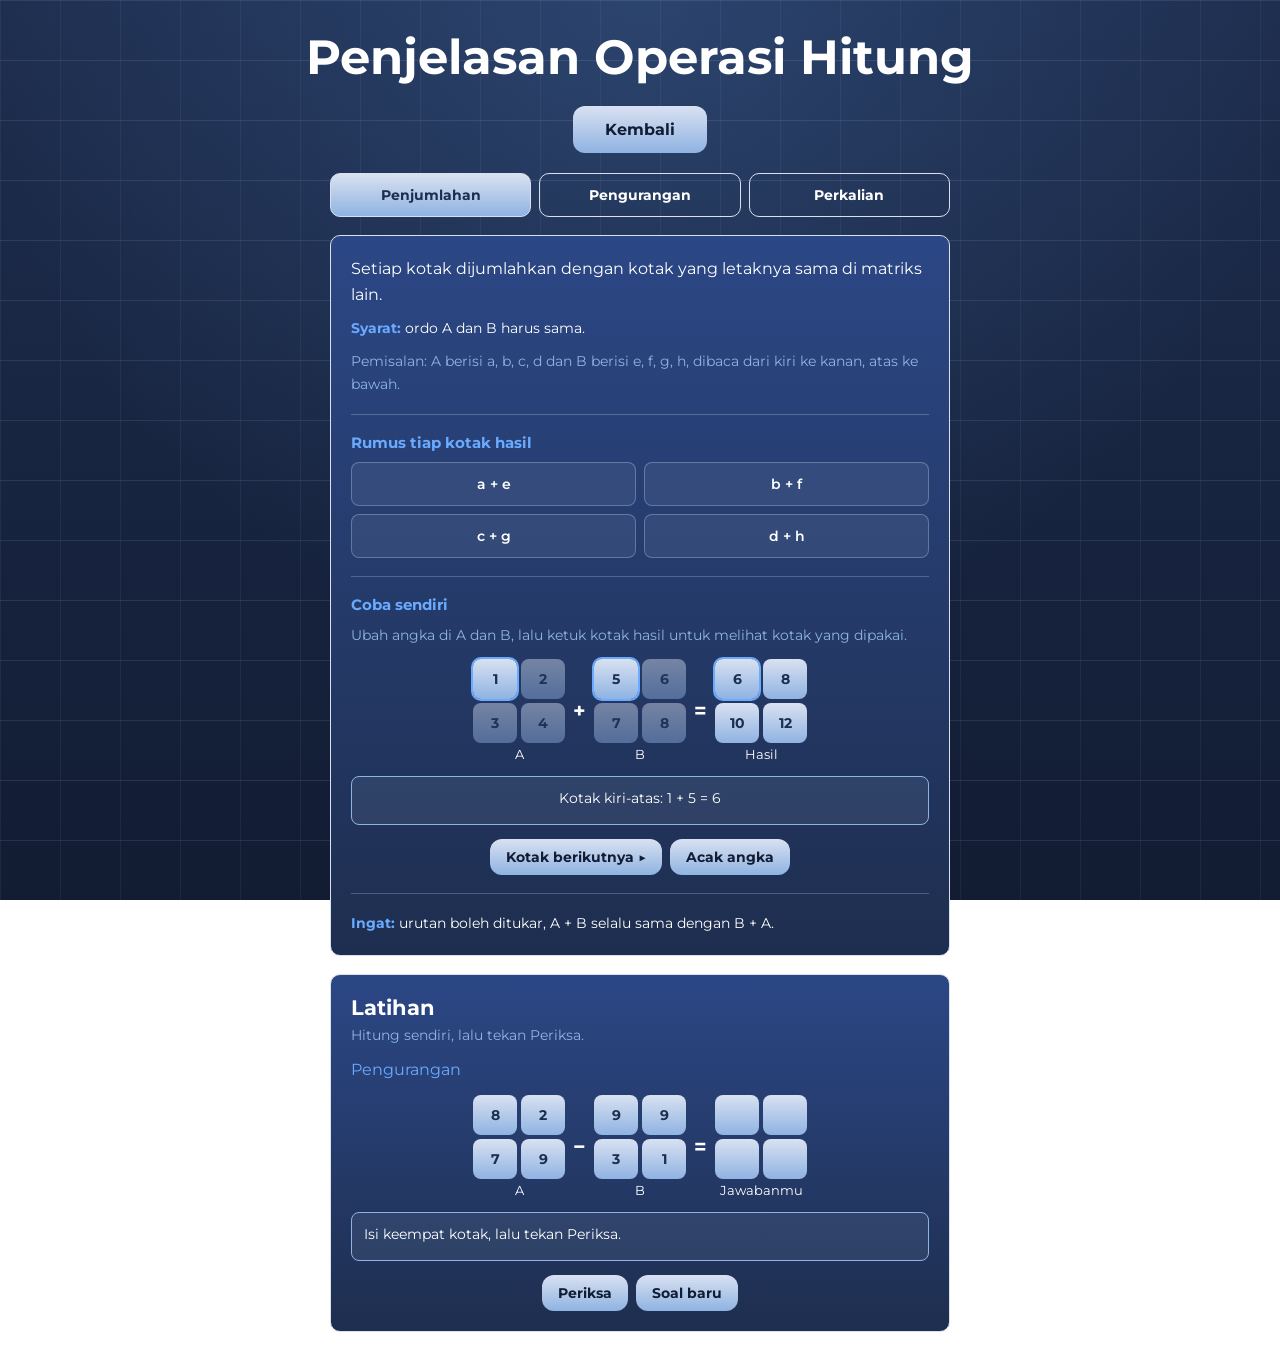
==== penjelasan.html @ c97e878d "Add files via upload" ====
<!doctype html>
<html lang="id">
  <head>
    <meta charset="UTF-8" />
    <meta name="viewport" content="width=device-width, initial-scale=1.0" />
    <title>Kalkulator Matriks</title>
    <link rel="stylesheet" href="visual.css" />
    <link rel="stylesheet" href="penjelasan.css" />
    <link
      rel="stylesheet"
      href="https://fonts.googleapis.com/css2?family=Montserrat:wght@400;600;700&display=swap"
    />
  </head>

  <body>
    <header>
      <h1 class="judul">Penjelasan Operasi Hitung</h1>
    </header>

    <div class="btn-back">
      <a href="index.html" class="tombol" id="tombol-back">Kembali</a>
    </div>

    <main class="halaman">
      <div class="tab-bar" role="tablist" aria-label="Pilih operasi">
        <button type="button" class="tab" role="tab" id="tab-tambah"
          aria-controls="panel-tambah" aria-selected="true">Penjumlahan</button>
        <button type="button" class="tab" role="tab" id="tab-kurang"
          aria-controls="panel-kurang" aria-selected="false" tabindex="-1">Pengurangan</button>
        <button type="button" class="tab" role="tab" id="tab-kali"
          aria-controls="panel-kali" aria-selected="false" tabindex="-1">Perkalian</button>
      </div>

      <!-- Penjumlahan -->
      <section class="kotak kartu" id="panel-tambah" role="tabpanel" aria-labelledby="tab-tambah">
        <p class="ide">
          Setiap kotak dijumlahkan dengan kotak yang letaknya sama di matriks
          lain.
        </p>
        <p class="syarat"><b>Syarat:</b> ordo A dan B harus sama.</p>
        <p class="pemisalan">
          Pemisalan: A berisi a, b, c, d dan B berisi e, f, g, h, dibaca dari
          kiri ke kanan, atas ke bawah.
        </p>

        <hr class="garis" />
        <h3 class="sub">Rumus tiap kotak hasil</h3>
        <div class="rumus-grid">
          <div class="sel">a + e</div>
          <div class="sel">b + f</div>
          <div class="sel">c + g</div>
          <div class="sel">d + h</div>
        </div>

        <hr class="garis" />
        <h3 class="sub">Coba sendiri</h3>
        <p class="petunjuk">
          Ubah angka di A dan B, lalu ketuk kotak hasil untuk melihat kotak yang
          dipakai.
        </p>
        <div class="demo" data-op="tambah" data-a="1,2,3,4" data-b="5,6,7,8"></div>

        <hr class="garis" />
        <p class="ingat">
          <b>Ingat:</b> urutan boleh ditukar, A + B selalu sama dengan B + A.
        </p>
      </section>

      <!-- Pengurangan -->
      <section class="kotak kartu" id="panel-kurang" role="tabpanel" aria-labelledby="tab-kurang" hidden>
        <p class="ide">
          Sama seperti penjumlahan, tetapi isi A dikurangi isi B pada posisi
          yang sama.
        </p>
        <p class="syarat"><b>Syarat:</b> ordo A dan B harus sama.</p>
        <p class="pemisalan">
          Pemisalan: A berisi a, b, c, d dan B berisi e, f, g, h, dibaca dari
          kiri ke kanan, atas ke bawah.
        </p>

        <hr class="garis" />
        <h3 class="sub">Rumus tiap kotak hasil</h3>
        <div class="rumus-grid">
          <div class="sel">a − e</div>
          <div class="sel">b − f</div>
          <div class="sel">c − g</div>
          <div class="sel">d − h</div>
        </div>

        <hr class="garis" />
        <h3 class="sub">Coba sendiri</h3>
        <p class="petunjuk">
          Ubah angka di A dan B, lalu ketuk kotak hasil untuk melihat kotak yang
          dipakai.
        </p>
        <div class="demo" data-op="kurang" data-a="1,2,3,4" data-b="5,6,7,8"></div>

        <hr class="garis" />
        <p class="ingat">
          <b>Ingat:</b> urutan tidak boleh ditukar. Hati-hati dengan tanda,
          misalnya 3 − (−2) = 5.
        </p>
      </section>

      <!-- Perkalian -->
      <section class="kotak kartu" id="panel-kali" role="tabpanel" aria-labelledby="tab-kali" hidden>
        <p class="ide">
          Setiap kotak hasil adalah pertemuan satu baris A dengan satu kolom B.
          Contohnya kotak kiri atas: ambil baris 1 dari A dan kolom 1 dari B,
          kalikan pasangan berurutan, lalu jumlahkan.
        </p>
        <p class="syarat">
          <b>Syarat:</b> jumlah kolom A sama dengan jumlah baris B.
        </p>
        <p class="pemisalan">
          Pemisalan: A berisi a, b, c, d dan B berisi e, f, g, h, dibaca dari
          kiri ke kanan, atas ke bawah.
        </p>

        <hr class="garis" />
        <h3 class="sub">Rumus tiap kotak hasil</h3>
        <div class="rumus-grid">
          <div class="sel">(a × e) + (b × g)</div>
          <div class="sel">(a × f) + (b × h)</div>
          <div class="sel">(c × e) + (d × g)</div>
          <div class="sel">(c × f) + (d × h)</div>
        </div>

        <hr class="garis" />
        <h3 class="sub">Coba sendiri</h3>
        <p class="petunjuk">
          Ubah angka di A dan B, lalu ketuk kotak hasil. Satu baris A dan satu
          kolom B akan menyala.
        </p>
        <div class="demo" data-op="kali" data-a="1,2,3,4" data-b="5,6,7,8"></div>

        <hr class="garis" />
        <p class="ingat">
          <b>Ingat:</b> urutan sangat berpengaruh, A × B biasanya tidak sama
          dengan B × A.
        </p>
      </section>

      <section class="kotak kartu latihan">
        <h2 class="judul-kotak">Latihan</h2>
        <p class="petunjuk">Hitung sendiri, lalu tekan Periksa.</p>
        <div id="latihan"></div>
      </section>
    </main>

    <script src="belajar.js"></script>
  </body>
</html>
---- visual.css ----
:root {
  --bg: #1e2e4f;
  --font-family: "Montserrat", sans-serif;
  --blue2: #2b4785;
  --blue3: #8fb3e2;
  --blue4: #6aaaff;
  --white: #d9e1f1;
  --hijau: #4fd1a0;
}

* {
  margin: 0;
  padding: 0;
  box-sizing: border-box;
}

body {
  min-height: 100vh;
  color: var(--white);
  font-family: var(--font-family);
  background:
    linear-gradient(rgba(217, 225, 241, 0.104) 1px, transparent 1px) 0 0 / 60px
      60px,
    linear-gradient(90deg, rgba(217, 225, 241, 0.059) 1px, transparent 1px) 0
      0 / 60px 60px,
    radial-gradient(
      circle at 50% 0%,
      rgba(106, 170, 255, 0.18),
      transparent 60%
    ),
    linear-gradient(180deg, var(--bg) 0%, #121c33 100%);
  background-attachment: fixed;
}

/* ===== Judul ===== */
.judul {
  margin-top: 28px;
  text-align: center;
  font-size: clamp(2rem, 8vh, 3rem);
  font-weight: bold;
  color: white;
}

.subjudul {
  margin: 8px 0 24px;
  text-align: center;
  font-size: 1.1rem;
  font-weight: 600;
  color: var(--blue3);
}

a {
  font-size: 1rem;
  font-weight: bold;
  text-decoration: none;
  color: #121c33;
}

.tombol {
  display: inline-block;
  padding: 14px 32px;
  font-family: var(--font-family);
  font-size: 1rem;
  font-weight: bold;
  color: #121c33;
  background: linear-gradient(to top, var(--blue3), var(--white));
  border: none;
  border-radius: 12px;
  cursor: pointer;
  transition: transform 0.2s ease;
}

.tombol:hover {
  transform: scale(1.1);
   cursor: pointer;
   letter-spacing: 0.03em;
}

.tombol:focus-visible {
  outline: 3px solid white;
  outline-offset: 2px;
}

.sel {
  display: flex;
  justify-content: center;
  align-items: center;
  background: linear-gradient(to top, var(--blue3), var(--white));
  color: var(--bg);
  font-weight: bold;
  font-size: 18px;
  border-radius: 10px;
}

.kotak {
  padding: 20px;
  color: white;
  background: linear-gradient(to bottom, var(--blue2), var(--bg));
  border: 1px solid var(--white);
  border-radius: 10px;
}

.judul-kotak {
  font-size: 1.3rem;
}

.konten {
  width: min(95%, 620px);
  margin: 0 auto 40px;
  display: flex;
  flex-direction: column;
  gap: 18px;
}

.kalkulator,
.operasi,
.hasil-kotak,
.pengantar {
  display: flex;
  flex-direction: column;
  align-items: center;
  gap: 16px;
  text-align: center;
}

.pengantar p {
  line-height: 1.6;
}

.matriks {
  display: flex;
  flex-wrap: wrap;
  justify-content: center;
  gap: 16px 36px;
}

.matriks-item {
  display: flex;
  flex-direction: column;
  align-items: center;
  gap: 10px;
}

.matriks-name {
  font-size: 1rem;
  font-weight: 600;
  color: var(--blue4);
}

.matriks-grid {
  display: grid;
  grid-template-columns: repeat(2, 72px);
  grid-auto-rows: 56px;
  gap: 10px;
}

.matriks-grid input {
  width: 100%;
  height: 100%;
  min-width: 0;
  padding: 0;
  border: 0;
  border-radius: 10px;
  text-align: center;
  font-family: var(--font-family);
  font-size: 18px;
  font-weight: bold;
  color: var(--bg);
  background: linear-gradient(to top, var(--blue3), var(--white));
  appearance: textfield;
  -moz-appearance: textfield;
}

.matriks-grid input::-webkit-outer-spin-button,
.matriks-grid input::-webkit-inner-spin-button {
  -webkit-appearance: none;
  margin: 0;
}

.matriks-grid input::placeholder {
  color: rgba(30, 46, 79, 0.45);
  font-weight: 600;
}

.matriks-grid input:focus-visible {
  outline: 3px solid white;
  outline-offset: 2px;
}

#tombol-hapus {
  padding: 10px 24px;
  font-size: 0.9rem;
}

/* ===== Operasi ===== */
.operasi-tombol {
  width: 95%;
  display: grid;
  grid-template-columns: repeat(3, 1fr);
  gap: 16px;
}

.operasi-tombol .tombol {
  padding: 14px 0;
}

/* ===== Hasil ===== */
#hasil {
  color: var(--blue3);
  font-size: 1rem;
}

.hasil-grid {
  display: grid;
  grid-template-columns: repeat(2, 72px);
  grid-auto-rows: 56px;
  gap: 10px;
}

@media (max-width: 480px) {
  .kotak {
    padding: 16px;
  }

  .matriks-grid,
  .hasil-grid {
    grid-template-columns: repeat(2, 64px);
  }
}

@media (prefers-reduced-motion: reduce) {
  .tombol {
    transition: none;
  }
}
---- penjelasan.css ----
/* penjelasan.css — style khusus penjelasan.html, dimuat setelah visual.css */

.btn-back {
  display: flex;
  justify-content: center;
  align-items: center;
  margin: 20px;
}

/* ===== Susunan halaman: satu kolom, lebar sama seperti index ===== */
.halaman {
  width: min(95%, 620px);
  margin: 0 auto 40px;
  display: flex;
  flex-direction: column;
  gap: 18px;
}

/* ===== Tab ===== */
.tab-bar {
  display: grid;
  grid-template-columns: repeat(3, 1fr);
  gap: 8px;
}

.tab {
  padding: 12px 8px;
  font-family: var(--font-family);
  font-size: 0.9rem;
  font-weight: bold;
  color: white;
  background: transparent;
  border: 1px solid var(--white);
  border-radius: 10px;
  cursor: pointer;
  transition: background-color 0.2s;
}

.tab:hover {
  background: rgba(217, 225, 241, 0.12);
}

.tab[aria-selected="true"] {
  color: var(--bg);
  background: linear-gradient(to top, var(--blue3), var(--white));
}

.tab:focus-visible {
  outline: 3px solid white;
  outline-offset: 2px;
}

/* ===== Kartu (gaya sama seperti index) ===== */
.kotak {
  font-family: var(--font-family);
  font-size: 1rem;
  padding: 20px;
  color: white;
  background: linear-gradient(to bottom, var(--blue2), var(--bg));
  border: 1px solid var(--white);
  border-radius: 10px;
}

.kartu {
  text-align: left;
}

.kartu[hidden] {
  display: none;
}

.kartu p {
  font-weight: normal;
  line-height: 1.6;
}

.kartu b {
  color: var(--blue4);
}

.judul-kotak {
  font-size: 1.3rem;
  margin-bottom: 4px;
}

.sub {
  margin-bottom: 10px;
  font-size: 0.95rem;
  font-weight: bold;
  color: var(--blue4);
}

.garis {
  margin: 18px 0;
  border: 0;
  border-top: 1px solid rgba(217, 225, 241, 0.25);
}

.syarat,
.pemisalan,
.ingat {
  margin-top: 10px;
  font-size: 0.9rem;
}

.pemisalan,
.petunjuk {
  color: var(--blue3);
}

.petunjuk {
  margin-bottom: 4px;
  font-size: 0.9rem;
}

/* ===== Rumus berbentuk matriks 2x2 ===== */
.rumus-grid {
  display: grid;
  grid-template-columns: repeat(2, 1fr);
  gap: 8px;
}

.rumus-grid .sel {
  padding: 12px 8px;
  text-align: center;
  font-size: 0.9rem;
  font-weight: 600;
  color: white;
  background: rgba(217, 225, 241, 0.08);
  border: 1px solid rgba(217, 225, 241, 0.3);
  border-radius: 8px;
}

/* ===== Matriks mini ===== */
.contoh-matriks {
  display: flex;
  flex-wrap: wrap;
  justify-content: center;
  align-items: center;
  gap: 8px;
  margin-top: 12px;
}

.item-matriks {
  display: flex;
  flex-direction: column;
  align-items: center;
  gap: 4px;
  font-size: 0.8rem;
}

.mini-grid {
  display: grid;
  grid-template-columns: repeat(2, 44px);
  grid-auto-rows: 40px;
  gap: 4px;
}

.mini-grid .sel {
  font-size: 0.9rem;
  border-radius: 8px;
}

.mini-grid input.sel {
  width: 100%;
  min-width: 0;
  padding: 0;
  border: 0;
  text-align: center;
  font-family: var(--font-family);
  font-weight: bold;
}

.operator {
  font-size: 1.3rem;
  font-weight: bold;
}

/* ===== Demo interaktif ===== */
.demo .sel {
  opacity: 0.45;
  transition: opacity 0.15s, box-shadow 0.15s;
}

.demo .warna-c .sel,
.demo .sel.nyala {
  opacity: 1;
}

.demo .sel.nyala,
.demo .sel.pilih {
  box-shadow: 0 0 0 2px var(--blue4);
}

.demo button.sel {
  border: 0;
  cursor: pointer;
  font-family: var(--font-family);
}

.sel:focus-visible,
.mini-grid input.sel:focus-visible {
  outline: 3px solid white;
  outline-offset: 2px;
}

.rumus {
  min-height: 3.4em;
  margin-top: 14px;
  padding: 10px 12px;
  text-align: center;
  border: 1px solid var(--blue3);
  border-radius: 8px;
  background: rgba(217, 225, 241, 0.08);
  font-size: 0.9rem;
  font-weight: 600;
}

.aksi {
  display: flex;
  flex-wrap: wrap;
  justify-content: center;
  gap: 8px;
  margin-top: 14px;
}

.langkah-btn {
  padding: 10px 16px;
  font-family: var(--font-family);
  font-size: 0.85rem;
  font-weight: bold;
}

/* ===== Latihan ===== */
.soal-judul {
  margin-top: 10px;
  color: var(--blue4);
  font-weight: bold;
}

.latihan .rumus {
  text-align: left;
}

.mini-grid .sel.benar {
  background: var(--hijau);
}

.mini-grid .sel.salah {
  background: #ff8a8a;
}

@media (max-width: 480px) {
  .kotak {
    padding: 16px;
  }

  .tab {
    font-size: 0.78rem;
  }
}

@media (prefers-reduced-motion: reduce) {
  .demo .sel,
  .tab {
    transition: none;
  }
}
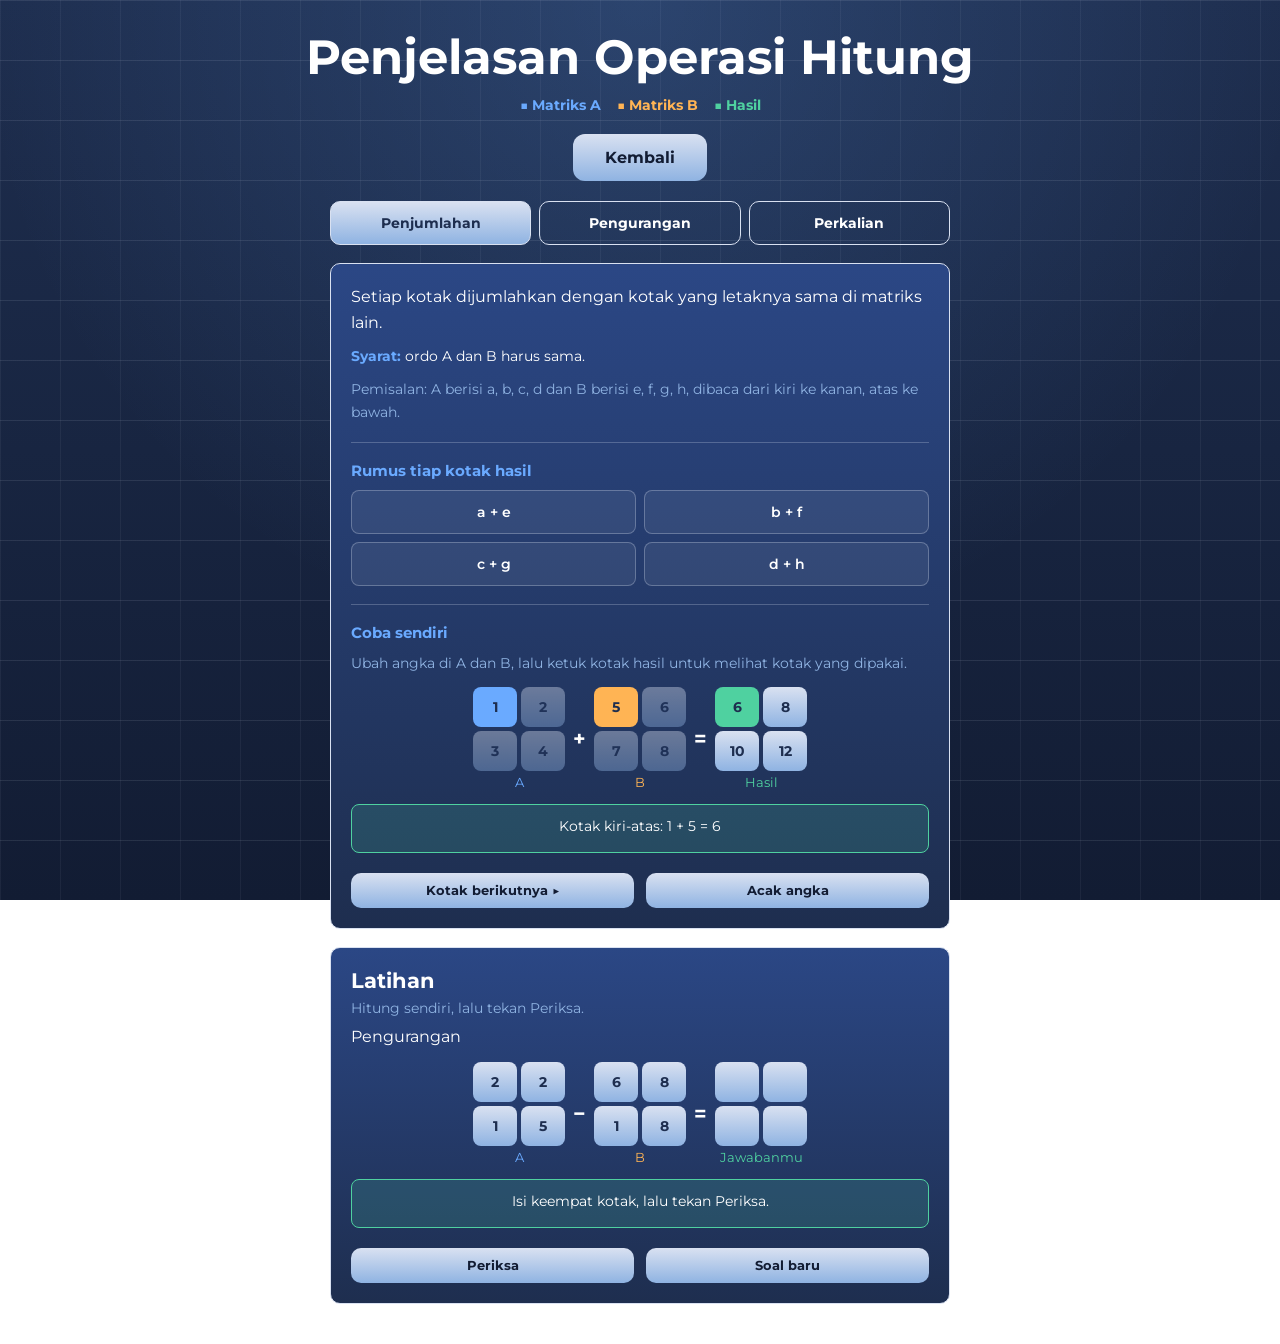
==== commit b2ca938d: "Add files via upload" ====
--- a/penjelasan.html
+++ b/penjelasan.html
@@ -15,6 +15,11 @@
   <body>
     <header>
       <h1 class="judul">Penjelasan Operasi Hitung</h1>
+      <p class="legenda">
+        <span class="l-a">■ Matriks A</span>
+        <span class="l-b">■ Matriks B</span>
+        <span class="l-c">■ Hasil</span>
+      </p>
     </header>
 
     <div class="btn-back">
@@ -59,11 +64,6 @@
           dipakai.
         </p>
         <div class="demo" data-op="tambah" data-a="1,2,3,4" data-b="5,6,7,8"></div>
-
-        <hr class="garis" />
-        <p class="ingat">
-          <b>Ingat:</b> urutan boleh ditukar, A + B selalu sama dengan B + A.
-        </p>
       </section>
 
       <!-- Pengurangan -->
@@ -94,12 +94,6 @@
           dipakai.
         </p>
         <div class="demo" data-op="kurang" data-a="1,2,3,4" data-b="5,6,7,8"></div>
-
-        <hr class="garis" />
-        <p class="ingat">
-          <b>Ingat:</b> urutan tidak boleh ditukar. Hati-hati dengan tanda,
-          misalnya 3 − (−2) = 5.
-        </p>
       </section>
 
       <!-- Perkalian -->
@@ -133,12 +127,6 @@
           kolom B akan menyala.
         </p>
         <div class="demo" data-op="kali" data-a="1,2,3,4" data-b="5,6,7,8"></div>
-
-        <hr class="garis" />
-        <p class="ingat">
-          <b>Ingat:</b> urutan sangat berpengaruh, A × B biasanya tidak sama
-          dengan B × A.
-        </p>
       </section>
 
       <section class="kotak kartu latihan">
--- a/visual.css
+++ b/visual.css
@@ -6,6 +6,7 @@
   --blue4: #6aaaff;
   --white: #d9e1f1;
   --hijau: #4fd1a0;
+  --oranye: #ffb454;
 }
 
 * {
@@ -72,8 +73,8 @@
 
 .tombol:hover {
   transform: scale(1.1);
-   cursor: pointer;
-   letter-spacing: 0.03em;
+  cursor: pointer;
+  letter-spacing: 0.03em;
 }
 
 .tombol:focus-visible {
@@ -232,4 +233,4 @@
   .tombol {
     transition: none;
   }
-}+}
--- a/penjelasan.css
+++ b/penjelasan.css
@@ -97,8 +97,7 @@
 }
 
 .syarat,
-.pemisalan,
-.ingat {
+.pemisalan {
   margin-top: 10px;
   font-size: 0.9rem;
 }
@@ -177,19 +176,41 @@
 }
 
 /* ===== Demo interaktif ===== */
+
+/* Kode warna: biru = A, oranye = B, hijau = hasil */
+.item-a span {
+  color: var(--blue4);
+}
+.item-b span {
+  color: var(--oranye);
+}
+.item-c span {
+  color: var(--hijau);
+}
+
 .demo .sel {
-  opacity: 0.45;
-  transition: opacity 0.15s, box-shadow 0.15s;
-}
-
-.demo .warna-c .sel,
-.demo .sel.nyala {
+  opacity: 0.4;
+  transition:
+    background-color 0.15s,
+    opacity 0.15s;
+}
+
+.demo .warna-c .sel {
   opacity: 1;
 }
 
-.demo .sel.nyala,
-.demo .sel.pilih {
-  box-shadow: 0 0 0 2px var(--blue4);
+.demo .warna-a .sel.nyala {
+  background: var(--blue4);
+  opacity: 1;
+}
+
+.demo .warna-b .sel.nyala {
+  background: var(--oranye);
+  opacity: 1;
+}
+
+.demo .warna-c .sel.pilih {
+  background: var(--hijau);
 }
 
 .demo button.sel {
@@ -209,60 +230,55 @@
   margin-top: 14px;
   padding: 10px 12px;
   text-align: center;
-  border: 1px solid var(--blue3);
+  border: 1px solid var(--hijau);
   border-radius: 8px;
-  background: rgba(217, 225, 241, 0.08);
+  background: rgba(79, 209, 160, 0.16);
   font-size: 0.9rem;
   font-weight: 600;
 }
 
 .aksi {
+  display: grid;
+  grid-template-columns: 1fr 1fr;
+  gap: 12px;
+  margin-top: 20px;
+}
+
+.langkah-btn {
+  padding: 10px 12px;
+  font-family: var(--font-family);
+  font-size: 0.8rem;
+  font-weight: bold;
+  border-radius: 10px;
+}
+
+.langkah-btn:hover {
+  transform: scale(1.1);
+  letter-spacing: normal;
+}
+
+.legenda {
   display: flex;
   flex-wrap: wrap;
   justify-content: center;
-  gap: 8px;
-  margin-top: 14px;
-}
-
-.langkah-btn {
-  padding: 10px 16px;
-  font-family: var(--font-family);
-  font-size: 0.85rem;
-  font-weight: bold;
-}
-
-/* ===== Latihan ===== */
-.soal-judul {
-  margin-top: 10px;
-  color: var(--blue4);
-  font-weight: bold;
-}
-
-.latihan .rumus {
-  text-align: left;
-}
-
-.mini-grid .sel.benar {
-  background: var(--hijau);
-}
-
-.mini-grid .sel.salah {
-  background: #ff8a8a;
+  gap: 16px;
+  margin: 10px 20px 0;
+  font-size: 0.9rem;
+  font-weight: bold;
+}
+
+.l-a {
+  color: var(--blue4);
+}
+.l-b {
+  color: var(--oranye);
+}
+.l-c {
+  color: var(--hijau);
 }
 
 @media (max-width: 480px) {
-  .kotak {
-    padding: 16px;
-  }
-
-  .tab {
-    font-size: 0.78rem;
-  }
-}
-
-@media (prefers-reduced-motion: reduce) {
-  .demo .sel,
-  .tab {
-    transition: none;
+  .aksi {
+    grid-template-columns: 1fr;
   }
 }
